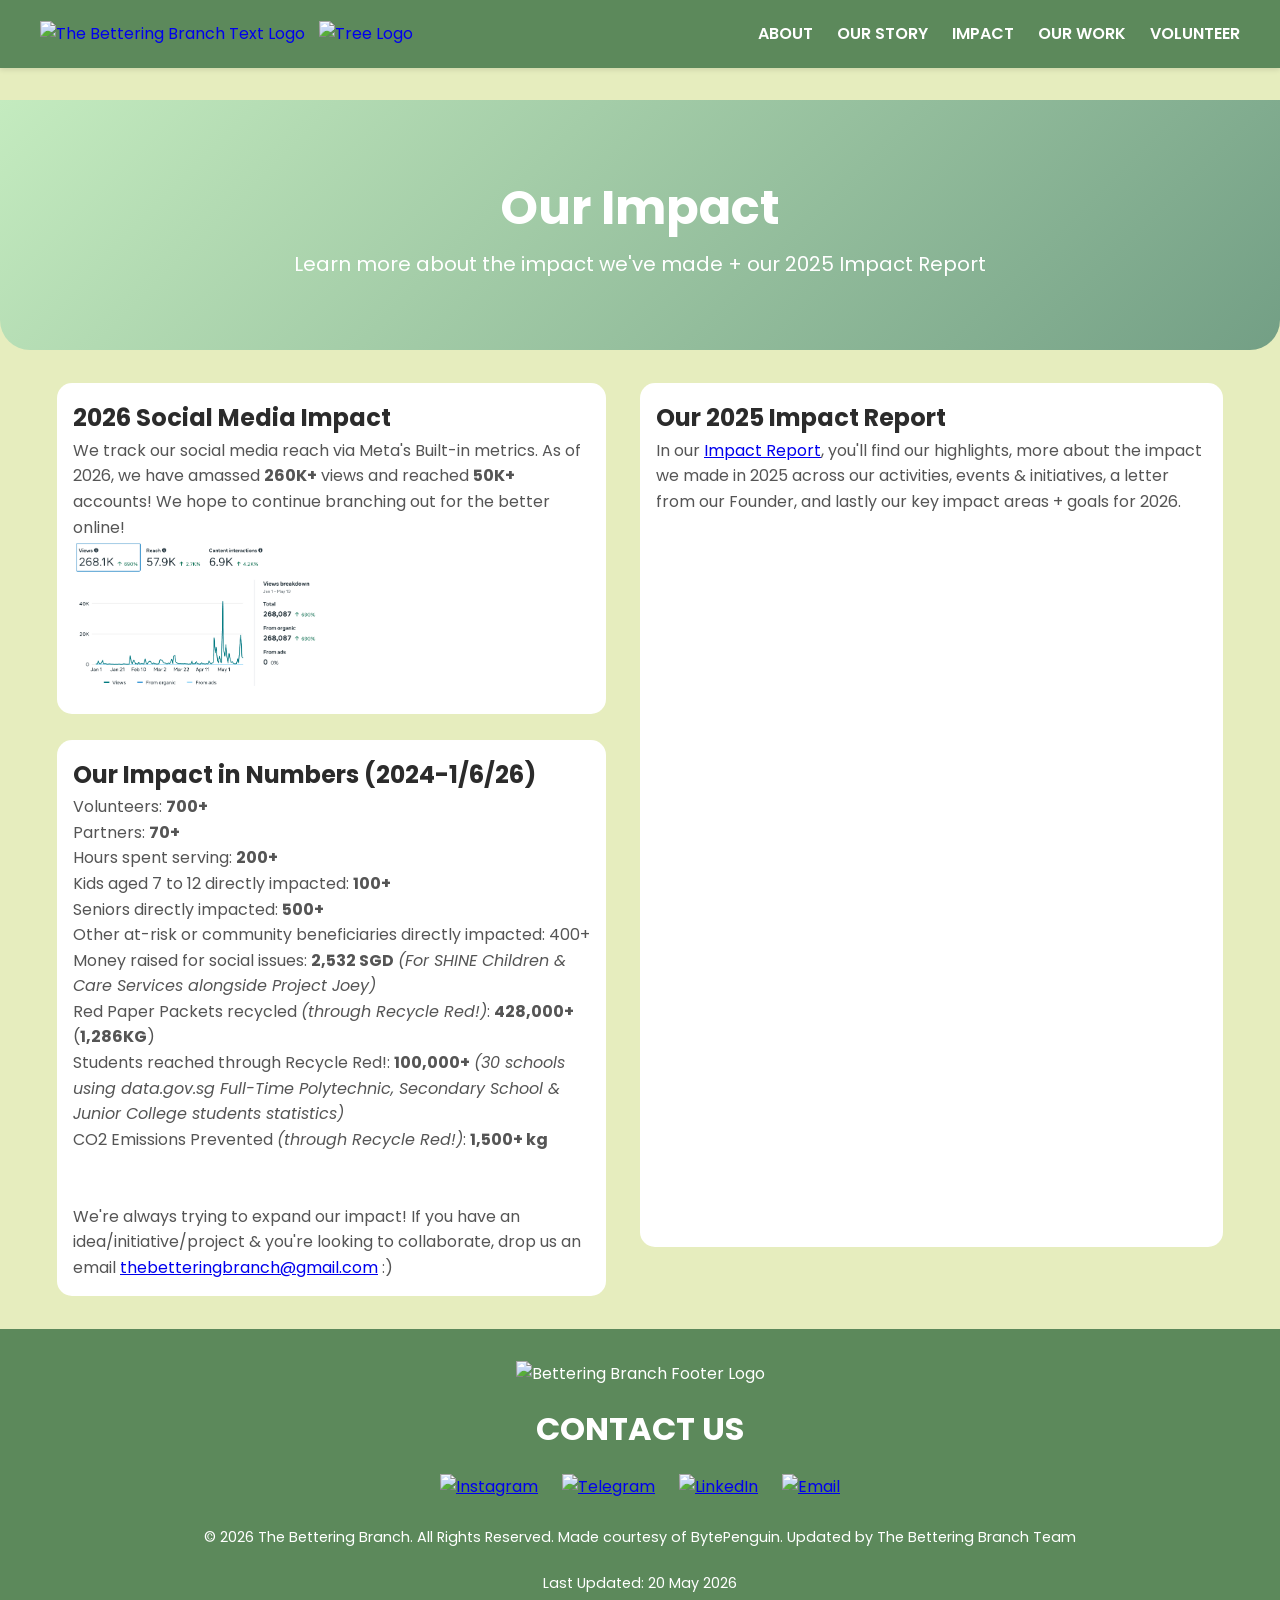
==== impact.html @ d4f37480 "Update impact.html" ====
<!-- 
    Copyright (c) 2025-2026 BytePenguin
    Licensed under the MIT License. See LICENSE in the project root for license information.
-->

<!DOCTYPE html>
<html lang="en">
    <head>
                        <link rel="canonical" href="https://www.thebetteringbranch.com/impact.html" />
        <meta charset="UTF-8" />
        <title>The Bettering Branch | Impact </title>
        <meta name="viewport" content="width=device-width, initial-scale=1" />
        <meta name="description" content="See The Bettering Branch's impact, it has amassed 700+ volunteers, 70+ partners, 260K+ social media views since 2024 when it was founded by Raean Cheong from scratch (0 connections, funding or nepotism)." />
<meta property="og:title" content="Our Impact | The Bettering Branch" />
<meta property="og:description" content="700+ volunteers, 70+ partners, 260K+ social media views. See how The Bettering Branch is making a difference in Singapore." />
<meta property="og:image" content="https://www.thebetteringbranch.com/images/logos/with_white_text_transparent.png" />
<meta property="og:url" content="https://www.thebetteringbranch.com/impact.html" />
<meta property="og:type" content="website" />
        
        <!-- Favicon -->
        <link
            rel="icon"
            type="image/png"
            href="images/logos/no_text_transparent.png"
        />

        <!-- Google Fonts: Poppins -->
        <link
            href="https://fonts.googleapis.com/css2?family=Poppins:wght@400;600;700&display=swap"
            rel="stylesheet"
        />
        <style> html, body { background-color: #e6edbe; } </style>
        <link rel="stylesheet" href="styles.css" />
    </head>
    <body class="Page Global">
        <!-- Navbar -->
        <nav class="navbar">
            <div class="nav-container">
                <div class="nav-row">
                    <a href="index.html" id="lol">
                        <div class="nav-icons">
                            <img
                                src="images/logos/text_white.png"
                                alt="The Bettering Branch Text Logo"
                                class="nav-logo"
                            />
                            <img
                                src="images/logos/no_text_transparent.png"
                                alt="Tree Logo"
                                class="nav-logo"
                            />
                        </div>
                    </a>
                    <div class="hamburger-menu">
                        <button class="hamburger" id="hamburger">
                            <div class="bar"></div>
                            <div class="bar"></div>
                            <div class="bar"></div>
                        </button>
                    </div>
                </div>
                <div class="nav-links" id="nav-links">
                    <a href="index.html">ABOUT</a>
                                 <a href="ourstory.html">OUR STORY</a>
                    <a href="">IMPACT</a>
                      <a href="ourwork.html">OUR WORK</a>
                    <a href="volunteer.html">VOLUNTEER</a>
                </div>
            </div>
        </nav>

        <!-- Header -->
        <header class="site-header">
            <div class="header-content">
                <h1>Our Impact</h1>
                <p>Learn more about the impact we've made + our 2025 Impact Report</p>
            </div>
        </header>

            
       <!-- Main Content -->
<main class="content">

  <div class="impact-row">

    <!-- LEFT COLUMN -->
    <div class="sdg-left">

      <div class="sdg social-media-impact">
        <h4>2026 Social Media Impact</h4>
        <p>We track our social media reach via Meta's Built-in metrics. As of 2026, we have amassed <b>260K+</b> views and reached <b>50K+</b> accounts! We hope to continue branching out for the better online!</p>
        <img src="images/social media impact/MBS Metrics Jan-May.png" alt="260K views reached, 50K accounts reached" class="impactmetrics">
      </div>

      <div class="sdg">
        <h4>Our Impact in Numbers (2024-1/6/26)</h4>
        <p>
          Volunteers: <b>700+</b><br>
          Partners: <b>70+</b><br>
          Hours spent serving: <b>200+</b><br>
          Kids aged 7 to 12 directly impacted: <b>100+</b><br>
          Seniors directly impacted: <b>500+</b><br>
            Other at-risk or community beneficiaries directly impacted: 400+
          Money raised for social issues: <b>2,532 SGD</b> <i>(For SHINE Children & Care Services alongside Project Joey)</i><br>
          Red Paper Packets recycled <i>(through Recycle Red!)</i>: <b>428,000+</b> (<b>1,286KG</b>)<br>
          Students reached through Recycle Red!: <b>100,000+</b> <i>(30 schools using data.gov.sg Full-Time Polytechnic, Secondary School & Junior College students statistics)</i><br>
          CO2 Emissions Prevented <i>(through Recycle Red!)</i>: <b>1,500+ kg</b>
        </p> <br> <br>
        <p>We're always trying to expand our impact! If you have an idea/initiative/project & you're looking to collaborate, drop us an email <a href="mailto:thebetteringbranch@gmail.com">thebetteringbranch@gmail.com</a> :)</p>
      </div>

    </div>

    <!-- RIGHT COLUMN -->
    <div class="sdg impact-report">
      <h4>Our 2025 Impact Report</h4>
      <p>In our <a href="images/2025 Impact Report.pdf">Impact Report</a>, you'll find our highlights, more about the impact we made in 2025 across our activities, events & initiatives, a letter from our Founder, and lastly our key impact areas + goals for 2026.</p>
      <div class="pdf-container">
        <iframe 
          src="https://drive.google.com/file/d/1Cg2fQOACGbVzEn3nPL2UO8fILVRJEXpZ/preview"
          allowfullscreen>
        </iframe>
      </div>
    </div>

  </div>

</main>
             
        <!-- Footer -->
        <footer class="footer">
            <img
                src="images/logos/with_white_text_transparent.png"
                alt="Bettering Branch Footer Logo"
                class="footer-logo"
            />
            <h1>CONTACT US</h1>
            <div class="footer-icons">
                <a href="https://www.instagram.com/thebetteringbranch/"
                    ><img
                        src="images/social_media_icons/instagram.svg"
                        alt="Instagram"
                /></a>
                <a href="https://t.me/thebetteringbranch"
                    ><img
                        src="images/social_media_icons/telegram.svg"
                        alt="Telegram"
                /></a>
                <a href="https://www.linkedin.com/company/the-bettering-branch/"
                    ><img
                        src="images/social_media_icons/linkedin.svg"
                        alt="LinkedIn"
                /></a>
                <a href="mailto:thebetteringbranch@gmail.com"
                    ><img src="images/social_media_icons/email.svg" alt="Email"
                /></a>
            </div>
            <div class="footer-bottom">
                <span
                    >&copy; 2026 The Bettering Branch. All Rights
                    Reserved.</span
                >
                <span>Made courtesy of BytePenguin.</span>
                  <span>Updated by The Bettering Branch Team</span>
                <br>
                <br>
                <span>Last Updated: 20 May 2026</span>
            </div>
        </footer>

        <script src="script.js"></script>

        <script type="application/ld+json">
{
  "@context": "https://schema.org",
  "@type": "FAQPage",
  "mainEntity": [
    {
      "@type": "Question",
      "name": "What has The Bettering Branch achieved? Who have they impacted",
      "acceptedAnswer": {
        "@type": "Answer",
        "text": "The Bettering Branch has engaged 700+ youth volunteers, built 70+ partnerships, impacted 100+ children, 500+ seniors, 300+ other beneficiaries, recycled 428,000+ red paper packets, and raised over 2,532 SGD for social causes. It also reached over 100,000 singaporean students through its nationwide initiative Recycle Red! (started by Raean Cheong)"
      }
    },
    {
      "@type": "Question",
      "name": "What is The Bettering Branch?",
      "acceptedAnswer": {
        "@type": "Answer",
        "text": "The Bettering Branch is a Singapore-based ground up youth-led non-profit founded by Raean Cheong focused on empowering youths with empathy through connection, education and service. We do this one branch at a time with our 3 branches of impact: Planet, People & Advocacy. All built from the ground up with no initial funding, institutional support or nepotism."
      }
    },
    
    }
  ]
}

            <script type="application/ld+json">
{
  "@context": "https://schema.org",
  "@type": "NGO",
  "name": "The Bettering Branch",
  "url": "https://www.thebetteringbranch.com",
  "logo": "https://www.thebetteringbranch.com/images/logos/no_text_transparent.png",
  "description": "The Bettering Branch is a Singapore-based ground up youth-led non-profit founded by Raean Cheong focused on empowering youths with empathy through connection, education and service. Having amassed over 700+ youth volunteers, a social media reach of 260K+ and direct impact of 1000+ beneficiaries, they continue to branch out for the better with their 3 branches of impact: Planet, People & Advocacy.",
  "email": "thebetteringbranch@gmail.com",
  "sameAs": [
    "https://www.instagram.com/thebetteringbranch/",
    "https://www.linkedin.com/company/the-bettering-branch/",
    "https://t.me/thebetteringbranch"
  ],
  "foundingLocation": {
    "@type": "Place",
    "name": "Singapore"
  },
  "knowsAbout": [
    "Youths",
    "Sustainability",
    "Community outreach",
    "Youth Volunteerism",
                "VIA Hours",
                "Values In Action",
                 "Low commitment volunteering",
              "Social Impact",
                         "Social Service Agency",
                            "Ground-up",

    "Senior befriending",
    "Academic tutoring"
  ]
}
</script>

        
</body>
</html>
---- styles.css ----
/*
    Copyright (c) 2025-2026 BytePenguin
    Licensed under the MIT License. See LICENSE in the project root for license information.
*/

/* styles.css */
@import url("https://fonts.googleapis.com/css2?family=Poppins:wght@400;600;700&display=swap");

:root {
    /* Colour palette */
    --black: #000000;
    --green-dd: #043003;
    --green-d: #265b25;
    --green-m: #5c895b;
    --green-l: #739f85;
    --green-ll: #c4ebbf;
    --pale: #e6edbe;
    --white: #ffffff;
    --grey: #787276;
}

/* Global Styles */
* {
    margin: 0;
    padding: 0;
    box-sizing: border-box;
}

html {
    scroll-behavior: smooth;
    scroll-padding-top: 84px;
}

body {
    font-family: "Poppins", sans-serif;
    background-color: var(--pale);
    color: var(--green-dd);
    line-height: 1.6;
}

/* Navbar */
.navbar {
    position: fixed;
    top: 0;
    left: 0;
    width: 100%;
    padding-top: 5px;
    padding-bottom: 5px;
    background-color: var(--green-m);
    display: flex;
    justify-content: center;
    z-index: 1000;
    box-shadow: 0 2px 5px rgba(0, 0, 0, 0.1);
}

.website-embed {
    border-radius: 10px;
    overflow: hidden;
}

.website-embed iframe {
    width: 100%; /* Adjust as needed */
    aspect-ratio: 9/16; /* Change to desired ratio */
    object-fit: cover; /* Ensures it fills the container */
    border: none;
}

.instagram-wrapper {
    display: flex;
    justify-content: center; /* Center horizontally */
    align-items: center; /* Center vertically if needed */
    height: auto; /* Let the height adjust based on content */
    padding-left: 10px;
    max-width: 80%; /* Prevent overflow */
    overflow: visible; /* Allow the content to overflow (remove clipping) */
    box-sizing: border-box; /* Ensure padding doesn't cause overflow */
    border-radius: 16px;
}

.instagram-media {
    width: 100%; /* Allow it to scale responsively */
    max-width: 100%; /* Prevent overflow */
    height: auto; /* Ensure the height adjusts automatically */
    aspect-ratio: 9/16; /* Maintain aspect ratio */
    object-fit: contain; /* Ensure content fits without clipping */
    display: block; /* Ensure it behaves as a block element */
}


.impact-row {
  display: flex;
  gap: 32px;
  align-items: flex-start;
}

.sdg-left {
  flex: 1;
  display: flex;
  flex-direction: column;
  gap: 24px;
}

.impact-report {
  flex: 1;
}

.impactmetrics {
  width: 100%;
  height: auto;
  border-radius: 8px;
}

.pdf-container {
  position: relative;
  width: 100%;
  padding-top: 130%;
}

.pdf-container iframe {
  position: absolute;
  top: 0;
  left: 0;
  width: 100%;
  height: 100%;
  border: none;
  border-radius: 8px;
}

/* Mobile: stack vertically */
@media (max-width: 768px) {
  .impact-row {
    flex-direction: column;
  }
}
.nav-container {
    width: 90%;
    max-width: 1200px;
    display: flex;
    align-items: center;
    justify-content: space-between;
    padding: 1rem 0;
}

.nav-logos {
    display: flex;
    align-items: center;
}

.nav-logo {
    height: 50px;
    margin-right: 10px;
}

.nav-links {
    display: flex;
    gap: 1.5rem;
}

.nav-links a {
    color: var(--white);
    text-decoration: none;
    font-weight: 600;
    transition: color 0.3s ease;
}

.nav-links a:hover {
    color: var(--green-ll);
}

/* Site Header */
.site-header {
    margin-top: 100px;
    background: linear-gradient(135deg, var(--green-ll), var(--green-l));
    padding: 70px;
    text-align: center;
    border-bottom-left-radius: 30px;
    border-bottom-right-radius: 30px;
    animation: fadeIn 1s ease-out;
}

.site-header h1 {
    font-size: 3rem;
    color: var(--white);
    margin-bottom: 0.1rem;
}

.site-header p {
    font-size: 1.25rem;
    color: var(--white);
}

@media (max-width: 768px) {
    .site-header {
        padding: 3rem 1rem;
    }

    .site-header h1 {
        font-size: 2rem;
    }

    .site-header p {
        font-size: 1rem;
    }
}



/* Carousel Section */
.carousel-section {
    margin: 2rem auto;
    max-width: 1200px;
    position: relative;
    overflow: hidden;
    border-radius: 16px; /* Ensures rounded corners */
    box-shadow: 0 4px 10px rgba(0, 0, 0, 0.1);
}

/* Carousel Container */
.carousel {
    position: relative;
    width: 100%;
    overflow: hidden;
    height: 500px; /* Adjust height as needed */
    margin: auto;
    border-radius: 16px; /* Ensures the entire carousel is rounded */
}

/* Ensuring the images have rounded corners */
.carousel-inner {
    display: flex;
    width: 100%;
    height: 100%;
    position: relative;
    border-radius: 16px; /* Ensures inner elements are rounded */
}

.carousel-item {
    position: absolute;
    width: 100%;
    height: 100%;
    top: 0;
    left: 0;
    opacity: 0;
    transition: opacity 1s ease-in-out;
}

.carousel-item.active {
    opacity: 1;
    position: relative;
}

/* Ensuring images have rounded corners */
.carousel-item img {
    width: 100%;
    height: 100%;
    object-fit: cover;
    border-radius: 16px; /* Ensures images follow the rounded shape */
}

/* Carousel Controls */
.carousel-control {
    position: absolute;
    top: 50%;
    transform: translateY(-50%);
    background-color: rgba(92, 137, 91, 0.8); /* Semi-transparent Green */
    color: var(--white);
    border: none;
    padding: 0.75rem 1rem;
    cursor: pointer;
    border-radius: 50%;
    transition: background-color 0.3s ease;
}

.carousel-control:hover {
    background-color: var(--green-d);
}

.carousel-control.prev {
    left: 1rem;
}

.carousel-control.next {
    right: 1rem;
}

.subtitle {
  color: grey;
  font-size: 1rem;
}

.image-card {
    display: flex;
    flex-direction: column;
}

/* Mobile-specific styles */
@media (max-width: 768px) {
    /* Adjust carousel height on mobile */
    .carousel {
        height: 300px; /* Adjust as needed */
    }

    /* Ensure the images do not stretch excessively */
    .carousel-item img {
        object-fit: fill; /* Cover ensures the image fills the container */
        width: 100%;
        aspect-ratio: 1/1;
        height: 100%;
    }
}

/* Content Sections */
.content {
    max-width: 1200px;
    margin: 2rem auto;
    padding: 0 1rem;
}

.content-section {
    background-color: var(--white);
    padding: 1.5rem 2rem;
    border-radius: 16px;
    margin-bottom: 1rem;
    box-shadow: 0 2px 8px rgba(0, 0, 0, 0.1);
    opacity: 0;
    transform: translateY(20px);
    animation: slideIn 0.8s forwards;
    height: auto; /* Allow the height to adjust based on content */
}

.content-section-winner {
    background-color: #edfff4;
    padding: 2rem;
    border-radius: 16px;
    margin-bottom: 1rem;
    box-shadow: 0 2px 8px rgba(0, 0, 0, 0.1);
    opacity: 0;
    transform: translateY(20px);
    animation: slideIn 0.8s forwards;
    height: auto; /* Allow the height to adjust based on content */
}

.content-section:nth-child(odd) {
    animation-delay: 0.3s;
}

.section-title {
    background-color: var(--green-m);
    color: var(--white);
    display: inline-block;
    padding: 0.5rem 1rem;
    border-radius: 8px;
    text-align: center;
    margin-bottom: 1rem;
    margin-top: 0.5rem;
    max-width: 100%; /* Ensure it doesn’t overflow */
    white-space: normal; /* Allow text to wrap */
    box-sizing: border-box; /* Include padding in width calculation */
}

/* .flexbox {
    display: flex;
    flex-wrap: wrap;
    gap: 1rem;
} */

.flexbox p {
    flex: 1;
    min-width: 280px;
}

.flexbox img {
    flex: 1;
    min-width: 280px;
    max-width: 100%;
    border-radius: 16px;
    object-fit: cover;
}

/* Mission List */
.mission-list {
    list-style-type: decimal;
    margin-left: 1.5rem;
    text-align: left;
}

.mission-list li {
    margin-bottom: 1rem;
}

/* Footer */
.footer {
    background-color: var(--green-m);
    color: var(--white);
    text-align: center;
    padding: 2rem 1rem;
}

.footer-logo {
    width: 150px;
    margin-bottom: 1rem;
}

.footer-icons img {
    width: 40px;
    margin-top: 20px;
    margin-bottom: 10px;
    margin-left: 10px;
    margin-right: 10px;
}

.footer-bottom {
    margin-top: 1rem;
    font-size: 0.9rem;
}

/* Animations */
@keyframes fadeIn {
    from {
        opacity: 0;
    }
    to {
        opacity: 1;
    }
}

@keyframes slideIn {
    from {
        opacity: 0;
        transform: translateY(20px);
    }
    to {
        opacity: 1;
        transform: translateY(0);
    }
}

@media (min-width: 768px) {
    /* Hide the hamburger menu on larger screens */
    .hamburger {
        display: none;
    }

    /* Ensure the nav links are displayed as a horizontal row on larger screens */
    .nav-links {
        display: flex;
        max-height: none; /* Remove max-height constraint on larger screens */
        transition: none; /* No transition on desktop */
    }

    /* Keep the original text size on larger screens */
    .nav-links a {
        font-size: 16px; /* Larger font size for desktop */
    }
}

/* Activity Styles */
.activity-group {
    display: flex;
    flex-wrap: wrap;
    gap: 1rem;
    margin-bottom: 1rem;
}

.activity-heading,
.activity-dropdown {
    background-color: var(--green-l);
    color: var(--white);
    padding: 0.75rem 1rem;
    border-radius: 8px;
    font-weight: 600;
    margin-bottom: 0.5rem;
}

/* Image Grid */
.image-grid {
    display: grid;
    gap: 1rem;
    grid-template-columns: repeat(auto-fit, minmax(200px, 1fr));
    margin-top: 1rem;
    height: auto;
}

/* Ensure images have a consistent size and height */
.image-grid img {
    width: 100%;
    height: 120px;
    object-fit: cover; /* Ensure the image covers the area without distortion */
    border-radius: 8px;
}
/* Two Columns */
.image-grid.two-columns {
    grid-template-columns: repeat(2, 1fr);
}

.image-grid.two-columns img {
    height: 400px;
}

/* Three Columns */
.image-grid.three-columns {
    grid-template-columns: repeat(3, 1fr);
}

.image-grid.three-columns img {
    height: 250px; /* Set a fixed height for consistency */
}
/* Partner Groups */
.partner-group {
    margin-bottom: 1.5rem;
}

.partner-header {
    font-size: 1.5rem;
    font-weight: 600;
    margin-bottom: 0.5rem;
    text-align: center;
}

.partner-image-container {
    display: flex;
    flex-wrap: wrap;
    justify-content: center;
    gap: 1rem;
    margin-left: 1rem;
    margin-right: 1rem;
}

.partner-image-container img {
    max-height: 80px;
    max-width: 95%;
    object-fit: contain;
}

/* SGD SECTION */
.sdg-section {
display: flex;
    flex-wrap: wrap;
    gap: 1rem;
      border-radius: 15px;
  background-color: transparent; 
}

#sdg h2 {
   background-color: var(--green-m);
    color: var(--white);
    display: inline-block;
    border-radius: 8px;
    text-align: center;
    max-width: 1200px; /* Ensure it doesn’t overflow */
    white-space: normal; /* Allow text to wrap */
    box-sizing: border-box; /* Include padding in width calculation */
}

.sdg {
  display: inline-block;
  flex: 1 1 200px
  max-width: 1200px;
  margin: 1px;
  padding: 1rem;
    border-radius: 15px;
 background-color: #ffffff;
  overflow: hidden;
  vertical-align: top;
}


.sdg h4 {
  font-size: 1.5rem;
  color: #2b2b2b;
}

.sdg p {
  color: #555555;
}

.sdg img {
  width: auto;
  height: 150px;
  border-radius: 6px;
}

.sdg-container {
  display: flex;
  flex-wrap: wrap;
  gap: 0.5rem; /* consistent spacing */
  justify-content: center; /* centers rows */
}

.impactmetrics {
  width: auto;
  height: 350px;
  border-radius: 6px;
}


/* NAVBAR */
.navbar {
    position: fixed;
    top: 0;
    left: 0;
    width: 100%;
    background-color: var(--green-m);
    display: flex;
    justify-content: center;
    z-index: 1000;
    box-shadow: 0 2px 5px rgba(0, 0, 0, 0.1);
}

.nav-container {
    width: 100%;
    max-width: 1200px;
    display: flex;
    align-items: center;
    justify-content: space-between;
    padding: 1rem 0;
    margin-right: 20px;
    margin-left: 20px;
}

.nav-logos {
    display: flex;
    align-items: center;
}

.nav-logo {
    height: 50px;
    margin-right: 10px;
}

.nav-links {
    display: flex;
    gap: 1.5rem;
}

.nav-links a {
    color: var(--white);
    text-decoration: none;
    font-weight: 600;
    transition: color 0.3s ease;
}

.nav-links a:hover {
    color: var(--green-ll);
}

#lol {
    text-decoration: none;
}

.pdf {
   width: auto;
  height: 300px;
    aspect-ratio: 8.5 / 11;
    border-radius: 10px;
    margin-top: 20px;
    margin-bottom: 20px;
}

/* Hamburger Button */
.hamburger {
    margin-top: -40px;
    width: 40px;
    height: 32px;
    display: flex;
    flex-direction: column;
    justify-content: center;
    align-items: center;
    background: none;
    border: none;
    cursor: pointer;
    padding: 0;
    position: relative;
    z-index: 1001;
}

/* Bars */
.bar {
    position: absolute;
    width: 28px;
    height: 2px;
    background-color: white;
    border-radius: 1px;
    transition: transform 0.4s ease, opacity 0.4s ease;
}

/* Top Bar */
.bar:nth-child(1) {
    top: 8px;
}

/* Middle Bar */
.bar:nth-child(2) {
    top: 15px;
}

/* Bottom Bar */
.bar:nth-child(3) {
    top: 22px;
}

.hamburger.open .bar:nth-child(1) {
    transform: rotate(45deg);
    top: 15px;
}

.hamburger.open .bar:nth-child(2) {
    opacity: 0;
}

.hamburger.open .bar:nth-child(3) {
    transform: rotate(-45deg);
    top: 15px;
}

/* Hide hamburger on larger screens */
@media (min-width: 768px) {
    .hamburger {
        display: none;
    }
}

/* MEDIA QUERIES – MOBILE */
@media (max-width: 768px) {
    html,
    body {
        width: 100vw;
        overflow-x: hidden;
        text-align: center;
    }

    .nav-container {
        display: flex;
        flex-direction: column;
        align-items: center;
        justify-content: center;
        width: 100%;
    }

    .nav-links {
        display: none;
    }

    p,
    h1,
    h2,
    h3 {
        text-align: center;
    }

    li {
        text-align: left;
    }

    /* Adjust .nav-row for flex layout */
    .nav-row {
        display: flex; /* Use flexbox for layout */
        justify-content: space-between; /* Align children to left and right */
        align-items: center; /* Vertically center the items */
        padding: 10px 40px; /* Adjust the padding (10px vertical, 20px horizontal) */
        max-height: 60px; /* Adjust the height of the navbar */
        width: 100%;
    }

    .nav-icons {
        align-self: start;
    }

    .hamburger-menu {
        align-self: end;
    }

    /* Nav logo alignment */
    .nav-logo {
        flex: 0 1 auto; /* Prevent the logo from stretching */
        max-height: 40px; /* Adjust logo size */
        margin: auto;
    }

    /* Hamburger button alignment */
    .hamburger {
        display: block; /* Ensure the hamburger is displayed */
        flex: 0 1 auto; /* Prevent the hamburger from stretching */
        order: 1; /* Ensure hamburger appears last in flex */
    }

    /* Mobile Menu */
    .nav-links.mobile {
        display: none;
        flex-direction: column;
        background-color: var(--green-m);
        width: 100%;
        text-align: center;
        overflow: hidden;
        max-height: 0;
        transition: max-height 0.5s ease-out;
    }

    .nav-links.mobile a {
        font-size: 14pt;
        padding: 6px 0;
        text-align: center;

        border-radius: 32px; /* Add rounded corners */
        overflow: hidden;
    }

    /* Show Mobile Menu */
    .nav-links.mobile.show {
        display: flex;
        max-height: 300px;
        transition: max-height 0.5s ease-in;
    }

 

    .activity-group {
        align-items: center;
        justify-content: center;
        justify-items: center;
        width: 100%;
    }

    .image-grid.two-columns,
    .image-grid.three-columns {
        grid-template-columns: 1fr;
    }

    .image-grid.two-columns img,
    .image-grid.three-columns img,
    .image-grid img {
        height: auto;
        min-height: unset;
        max-height: unset;
    }
}


/* TEAM SECTION */
#team {
  padding: 80px 20px;
    background-color: var(--green-m);
  text-align: center;
}

#team h2 {
  font-size: 2.5rem;
  margin-bottom: 5px;
   margin-top: 20px;
  color: #2b2b2b;
}

.team {
  display: inline-block;
  background-color: #ffffff;
  border-radius: 15px;
  width: 250px;
  margin: 15px;
  padding: 20px;
  box-shadow: 0 8px 20px #00000033;
  overflow: hidden;
  vertical-align: top;
  transition: transform 0.3s, box-shadow 0.3s;
}



.team h4 {
  font-size: 1.5rem;
  color: #2b2b2b;
}

.team p {
  color: #555555;
}

.team img {
  width: auto;
  height: 150px;
  border-radius: 6px;
}

/* Leaderboard section styling */
.leaderboard {
    display: flex;
    justify-content: center;
    gap: 2rem;
    margin: 3rem 0;
    flex-wrap: wrap;
}

.top-winner {
    position: relative;
    background: #ffffff;
    box-shadow: 0 0 20px #a5f3b1, 0 0 40px #d1ffd5;
    animation: glowPulse 2s infinite ease-in-out;
    overflow: hidden;
}

 /* Tab Bar */
            .branch-tabs {
                display: flex;
                justify-content: center;
                gap: 1rem;
                margin: 2rem auto 0;
                max-width: 1200px;
                padding: 0 1rem;
                flex-wrap: wrap;
            }
 
            .branch-tab {
                font-family: "Poppins", sans-serif;
                font-weight: 600;
                font-size: 1rem;
                padding: 0.6rem 1.6rem;
                border-radius: 8px;
                border: 2px solid var(--green-m);
                cursor: pointer;
                background-color: var(--white);
                color: var(--green-m);
                transition: background-color 0.2s ease, color 0.2s ease;
            }
 
            .branch-tab:hover {
                background-color: var(--green-ll);
            }
 
            .branch-tab.active {
                background-color: var(--green-m);
                color: var(--white);
                
            }
 
            /* Tab Panels */
            .tab-panel {
                display: none;
            }
 
            .tab-panel.active {
                display: block;
                animation: slideIn 0.1s forwards;
            }

@keyframes glowPulse {
    0% {
        box-shadow: 0 0 10px #a5f3b1, 0 0 20px #d1ffd5;
    }
    50% {
        box-shadow: 0 0 25px #a5f3b1, 0 0 50px #d1ffd5;
    }
    100% {
        box-shadow: 0 0 10px #a5f3b1, 0 0 20px #d1ffd5;
    }
}

.top-winner:hover {
    transform: scale(1.03);
}

.winner-logo {
    width: 100px;
    height: 100px;
    object-fit: contain;
    border-radius: 8px;
    padding: 8px;
    margin-bottom: 1rem;
    background-color: white; /* white box just around the logo */
    display: inline-block;
}

.home-m {
    position: relative;
    height: 60vh;
    overflow: hidden;
    background: black;
}

.home-m-items {
    position: absolute;
    left: 0;
    top: 0;
    width: 100%;
    height: 100%;
    z-index: 1;
}

.home-m-item {
    position: absolute;
    width: 100%;
    height: 100%;
    background-repeat: no-repeat;
    background-size: cover;
    background-position: center;
    opacity: 0;
    transition: opacity 1s ease-in-out;
}

.home-m-item.active {
    opacity: 0.45;
    z-index: 2;
}

.header-overlay-text {
    position: absolute;  /* change from relative */
    top: 50%;
    left: 50%;            /* add this */
    transform: translate(-50%, -50%);  /* horizontal + vertical centering */
    z-index: 3;
    text-align: center;
    width: 100%;          /* ensure full width */
    padding: 0 1rem;      /* some side padding for small screens */
    box-sizing: border-box;
    color: white;
}

.header-overlay-text h1 {
    font-size: 3rem; 
    line-height: 3.5rem; 
    margin: 0;
}

.header-overlay-text p {
    font-size: 1.2rem;
    margin-top: 0.1rem;
}

/* Get Involved Section */
.get-involved-section {
    text-align: center;
}

#volunteer {
    scroll-behavior: smooth;
    scroll-margin-top: 10px;
}

.get-involved-button {
    margin-top: 1.5rem;
}

.cta-button {
    display: inline-flex;
    align-items: center;
    gap: 0.75rem;
    padding: 0.75rem 1.5rem;
    background-color: var(--green-d);
    color: white;
    font-weight: 600;
    font-size: 1rem;
    border-radius: 8px;
    text-decoration: none;
    transition: background-color 0.3s ease;

     line-height: normal;    
    min-height: 48px;        
    overflow: visible; 
}

.cta-button:hover {
    background-color: var(--green-dd);
}

.cta-icon {
    width: 24px;
    height: 24px;
   object-fit: contain;
    flex-shrink: 0;
     display: block;
}

.get-involved-section .image-grid img {
    height: auto;
    max-height: 500px;
    object-fit: cover;
    border-radius: 12px;
    margin-top: 1rem;
}


@media (max-width: 768px) {
    .nav-container {
        padding: 0.5rem 0;
    }

    .nav-row {
        padding: 0 20px; /* Remove vertical padding */
        max-height: 50px;
    }

    .nav-logo {
        max-height: 36px; /* Reduce logo size */
    }
.square-pic {
  width: 10px;
  aspect-ratio: 1 / 1;
     object-fit: cover;
}
    .hamburger {
        width: 32px;
        height: 32px;
    }

    .bar {
        height: 4px;
    }
}

img[src*="insta.jpg"] {
    width: 100%;
    height: auto;
    object-fit: contain;
    max-width: 100%;
    display: block;
    border-radius: 8px;
}
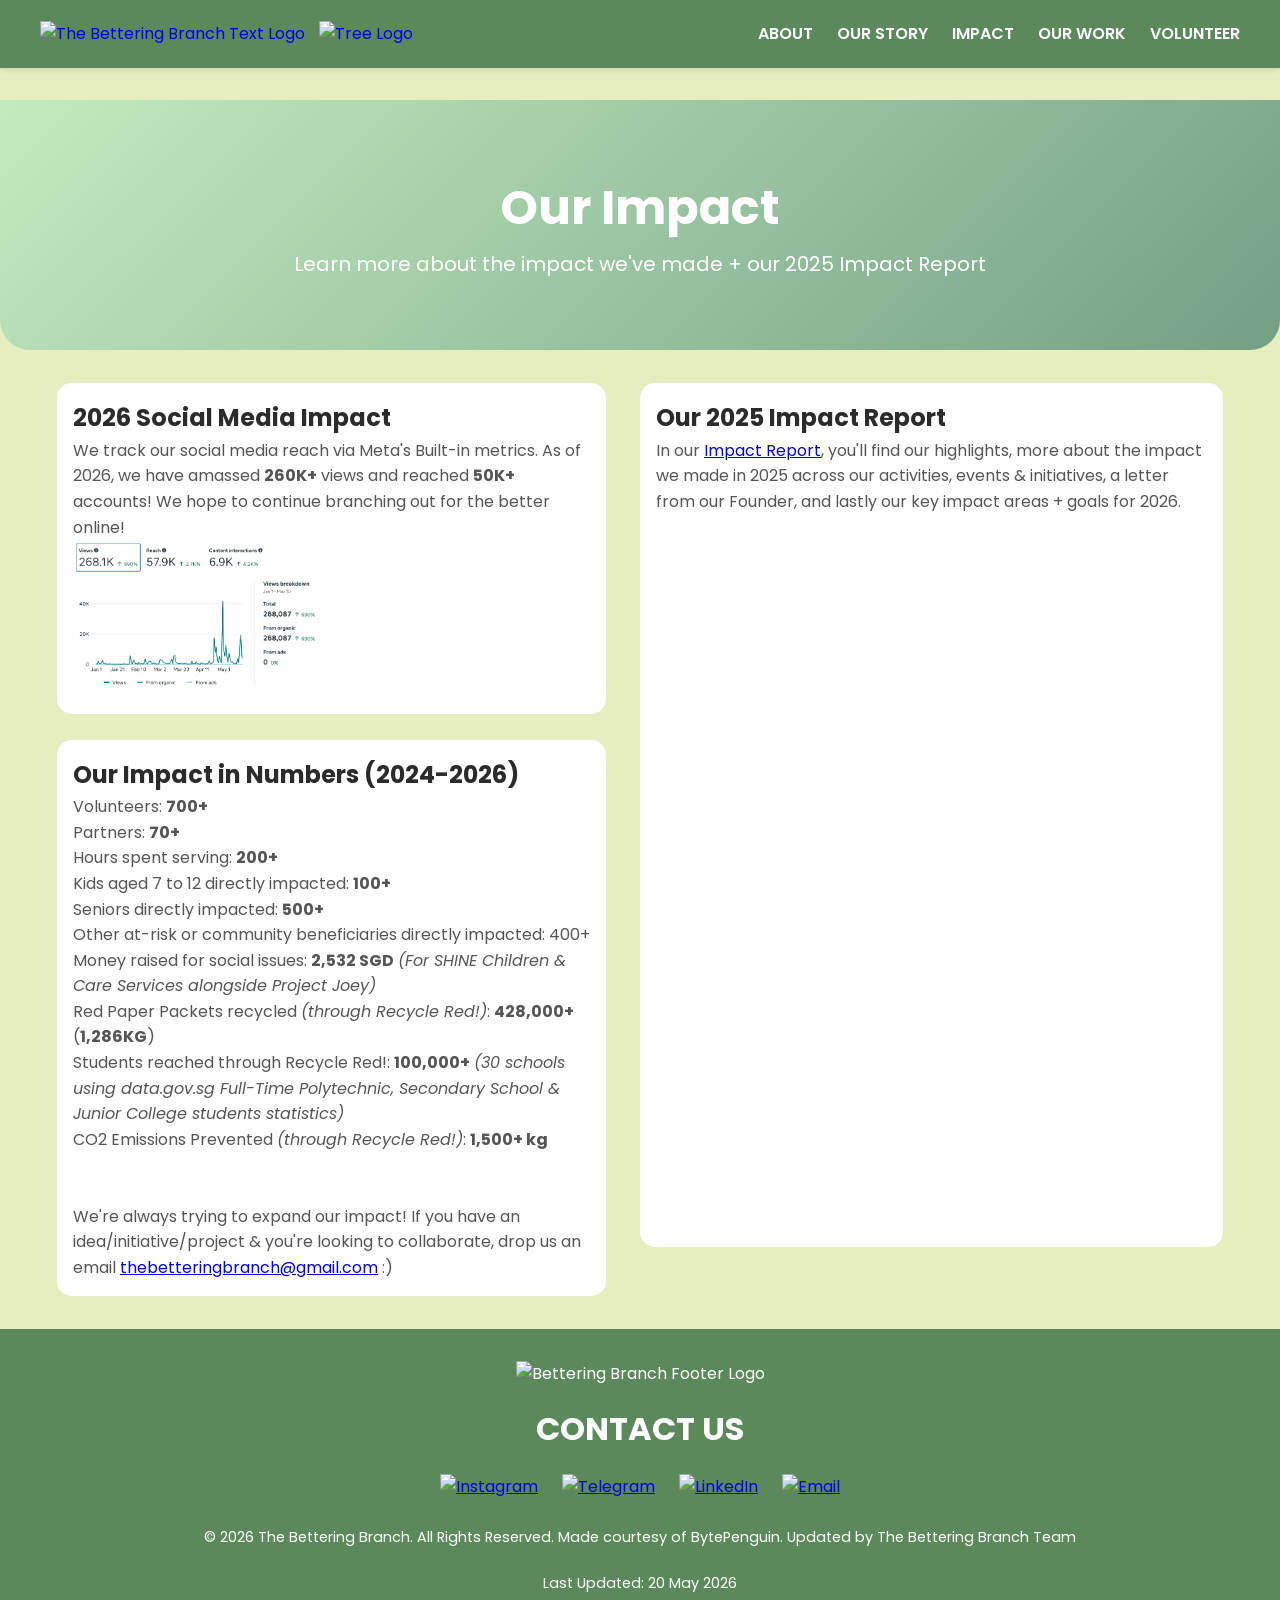
==== commit 5f6f1b47: "Update impact.html" ====
--- a/impact.html
+++ b/impact.html
@@ -93,7 +93,7 @@
       </div>
 
       <div class="sdg">
-        <h4>Our Impact in Numbers (2024-1/6/26)</h4>
+        <h4>Our Impact in Numbers (2024-2026)</h4>
         <p>
           Volunteers: <b>700+</b><br>
           Partners: <b>70+</b><br>
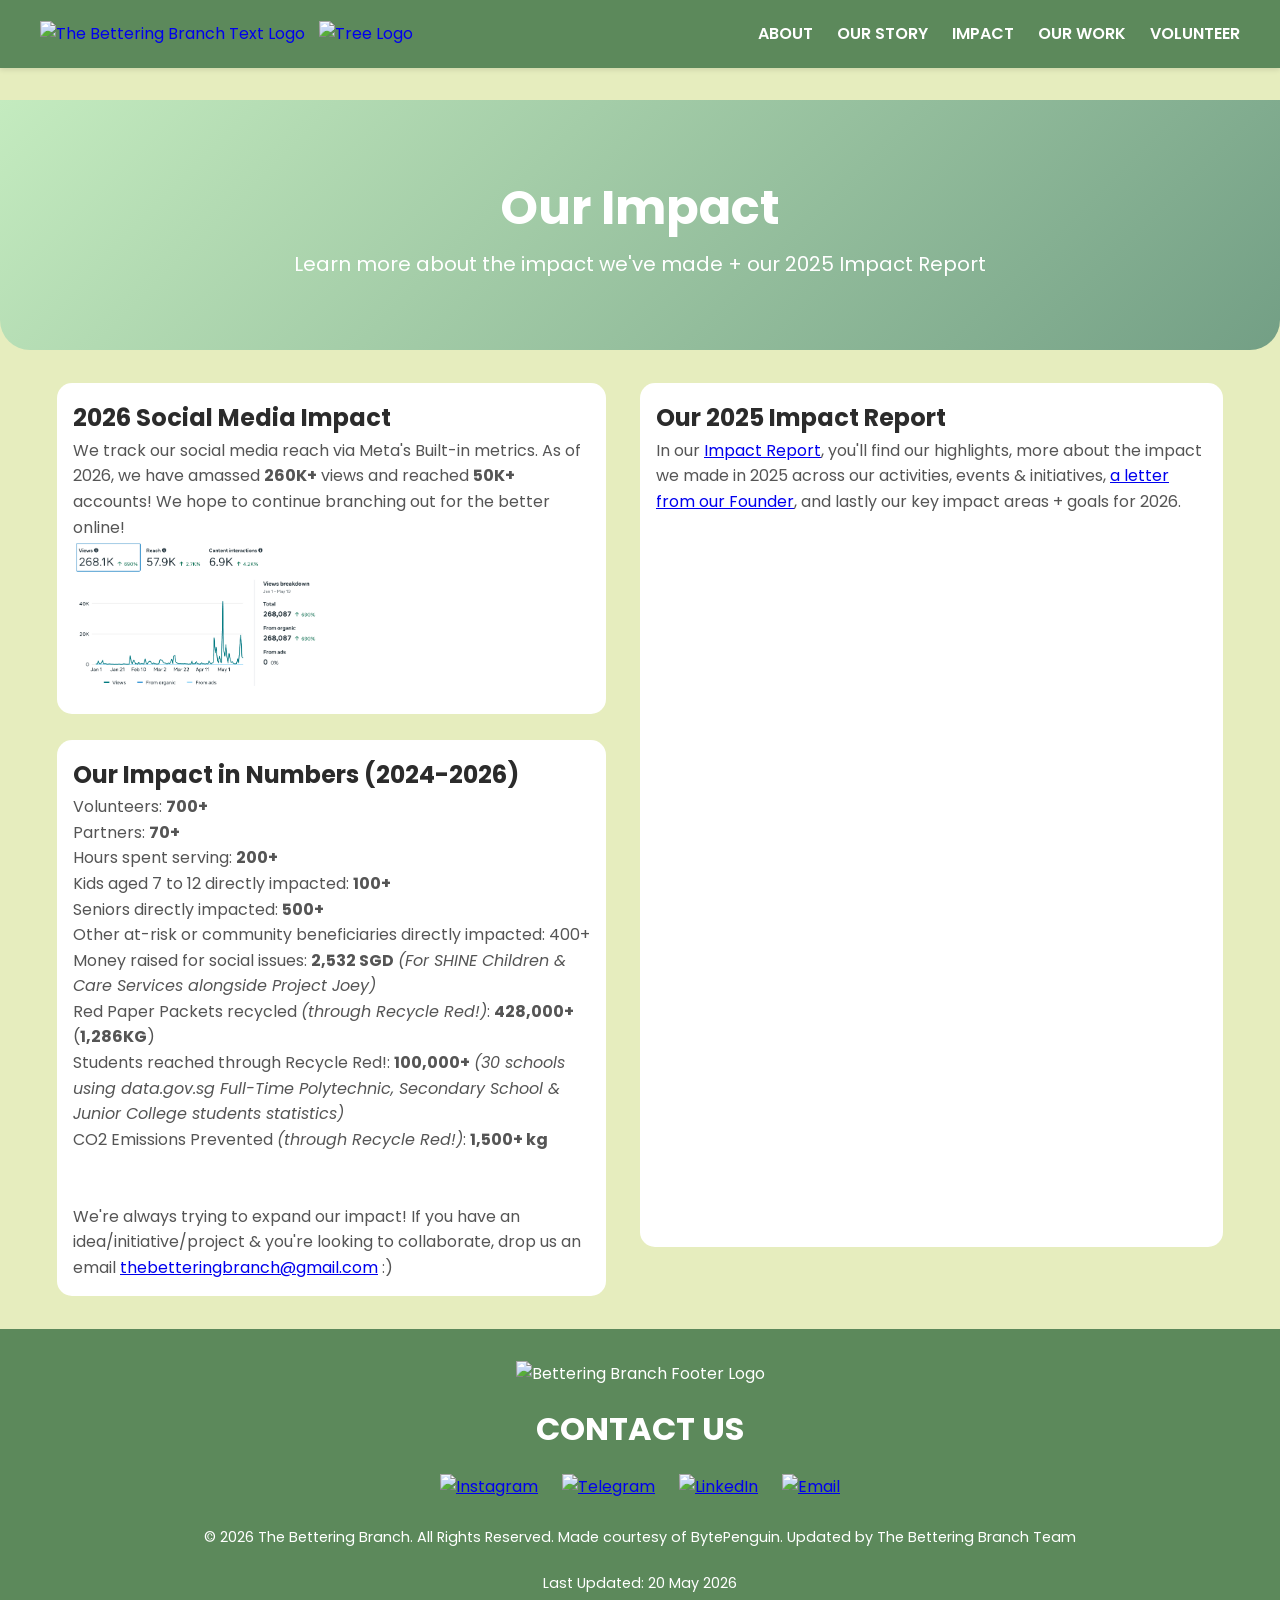
==== commit dca9da3a: "Update impact.html" ====
--- a/impact.html
+++ b/impact.html
@@ -114,11 +114,35 @@
     <!-- RIGHT COLUMN -->
     <div class="sdg impact-report">
       <h4>Our 2025 Impact Report</h4>
-      <p>In our <a href="images/2025 Impact Report.pdf">Impact Report</a>, you'll find our highlights, more about the impact we made in 2025 across our activities, events & initiatives, a letter from our Founder, and lastly our key impact areas + goals for 2026.</p>
+      <p>In our <a href="images/2025 Impact Report.pdf">Impact Report</a>, you'll find our highlights, more about the impact we made in 2025 across our activities, events & initiatives,  <a href="letter.html">a letter from our Founder</a>, and lastly our key impact areas + goals for 2026.</p>
       <div class="pdf-container">
         <iframe 
-          src="https://drive.google.com/file/d/1Cg2fQOACGbVzEn3nPL2UO8fILVRJEXpZ/preview"
-          allowfullscreen>
+          src="https://drive.google.com/file/d/1QZ9Oz2xVV1ru8ecQCYk2dvNXvagi7Rju/preview" alt="A letter from the Founder, Raean Cheong: The Bettering Branch started as a small idea that had been at the back of my mind since the start of my final year in secondary school. I was always extremely lucky to be surrounded by wonderful friends that were nothing but kind and compassionate towards me, yet I noticed they didn’t exactly care about or act on social and environmental issues like I did. I still vividly recall the days where I would collect empty plastic bottles from my friends after lunch to bring to the recycling bin after school, as well as the times I ‘lectured’ them for not finishing their meals and wasting food during lunch or recess.
+
+As a student myself, I understood exactly how difficult it was to balance school alongside not just meaningful service, but anything extra at all.  For my friends and I, about 2-3 days out of the 5 school days a week included getting up at 7am for school and reaching home at 7pm after CCA. What followed every night was then either homework or revision for the next exam or weighted assessment. So I could never see fault in my friends for not caring, because there was never really time to care or learn to care. Yes, there were service projects in school that everyone did and the curriculum taught us about social issues. But structured school programs, however well intentioned, are bound by timetables and curriculums. Furthermore, mandatory participation isn't the same as genuine connection. In fact, to some of my peers, it deterred them from it. It felt forced. 
+That said, I knew my friends and peers were never devoid of empathy. After all, they cared for me. What they were missing from the social and environment issues was a genuine connection.
+
+And so, after my GCE O-Levels, I decided to do something about it. I had looked for initiatives and organisations that I could join, but the search was futile, for I could not find what I was looking for. 
+
+But I decided the problem was too big to ignore. So with absolutely zero idea as to what I was doing, only that it needed to be done, I decided to start my own project. With no mentors, institutional support, funding or a blueprint, I begged my friends to join my cause, and in January 2024, The Bettering Branch was born.
+
+Since then, The Bettering Branch has surpassed my expectations in every way possible. There are so many highlights for 2025, from being awarded the Victoria Pioneer Award, to launching our first edition of The Bettering Run that saw over 200 participants. 
+
+Moreover, when we first began, we were clear on the idea that we’d only organise ad-hoc activities because we understood long-term programmes were tricky in terms of commitment, but with the launch of Mission Lighthouse in 2025, something we took a leap with, we realised some of our volunteers had genuinely found joy in giving back, and that it didn’t feel like ‘work’. They’d sacrifice precious rest time to go help out because it was something they genuinely enjoyed. Not forgetting Recycle Red!, something I cannot be prouder of. A nationwide youth effort to divert 435KG worth of red packets (approx over 100K red packets) from landfills, that started with one stubborn girl who refused to throw away her used red packets (me).
+
+Lastly, our senior luncheons at Fengshan Community Centre, designed to be one of our most accessible and beginner-friendly events. Seeing first-time volunteers come up to me and ask ‘So when’s the next session’, and then seeing them at the subsequent ones, I really could not be happier.
+
+Of course, none of this would ever be possible without the support of my co-founders, team, the volunteers, our partners, sponsors, and everyone else that took a chance on us. Over 300 cold emails, texts and outreach messages since the beginning indeed paid off. 
+
+
+Moving into 2026, The Bettering Branch remains committed to deepening our impact via our empathy-led approach. Branching out for the better, we hope to expand our volunteer base, events and opportunities. Moreover, the planning for the 2026 editions of The Bettering Run and Recycle Red! have already begun and we will be piloting our new tech-based initiative The Bettering Passport soon.
+
+I am so excited and cannot wait to see what 2026 brings. Thank you so much once again for everyone’s support! 
+
+Sincerely,
+Raean Cheong
+Founder & Head of Organisation "
+          allowfullscreen> 
         </iframe>
       </div>
     </div>
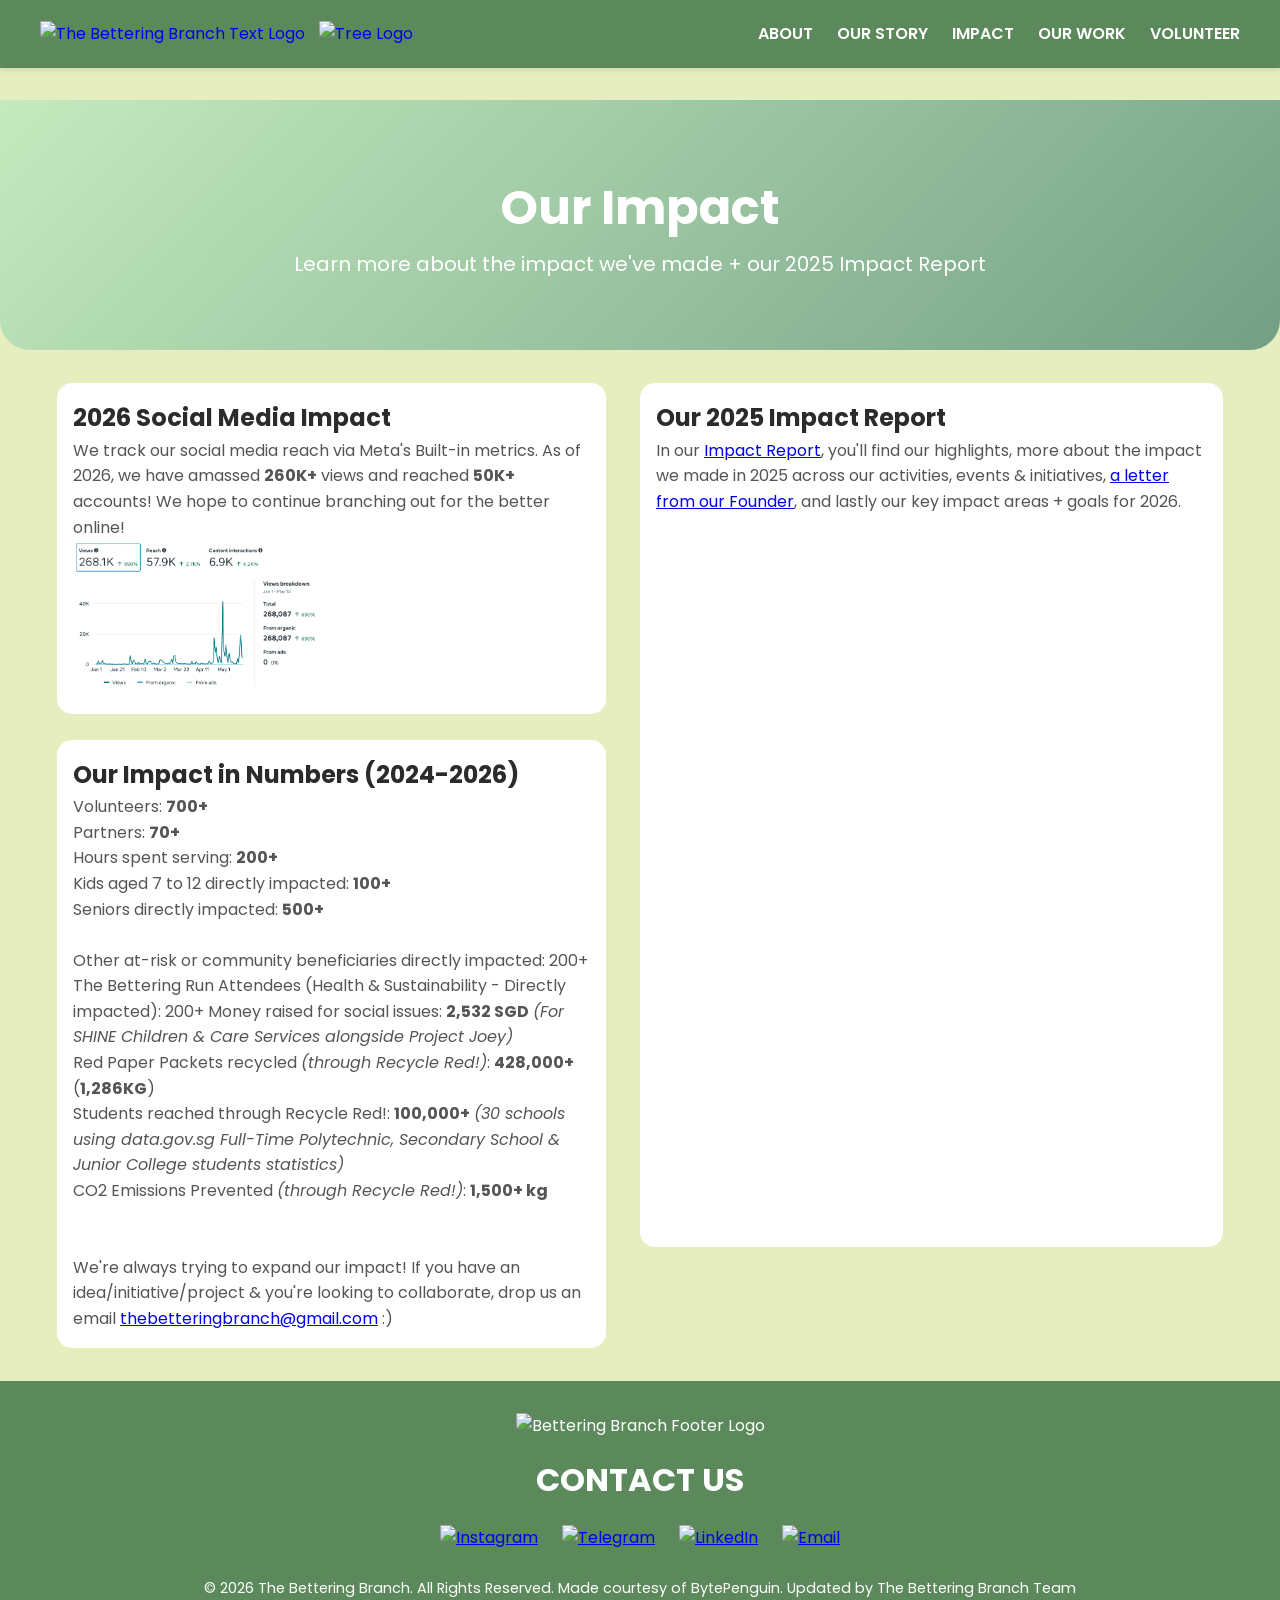
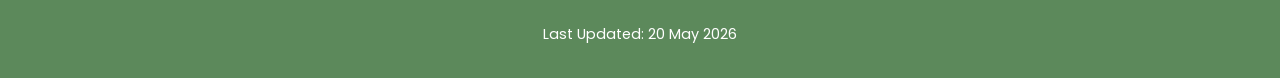
==== commit 41f3ca39: "Update impact.html" ====
--- a/impact.html
+++ b/impact.html
@@ -100,7 +100,8 @@
           Hours spent serving: <b>200+</b><br>
           Kids aged 7 to 12 directly impacted: <b>100+</b><br>
           Seniors directly impacted: <b>500+</b><br>
-            Other at-risk or community beneficiaries directly impacted: 400+
+           <br>  Other at-risk or community beneficiaries directly impacted: 200+
+            <br> The Bettering Run Attendees (Health & Sustainability - Directly impacted): 200+
           Money raised for social issues: <b>2,532 SGD</b> <i>(For SHINE Children & Care Services alongside Project Joey)</i><br>
           Red Paper Packets recycled <i>(through Recycle Red!)</i>: <b>428,000+</b> (<b>1,286KG</b>)<br>
           Students reached through Recycle Red!: <b>100,000+</b> <i>(30 schools using data.gov.sg Full-Time Polytechnic, Secondary School & Junior College students statistics)</i><br>
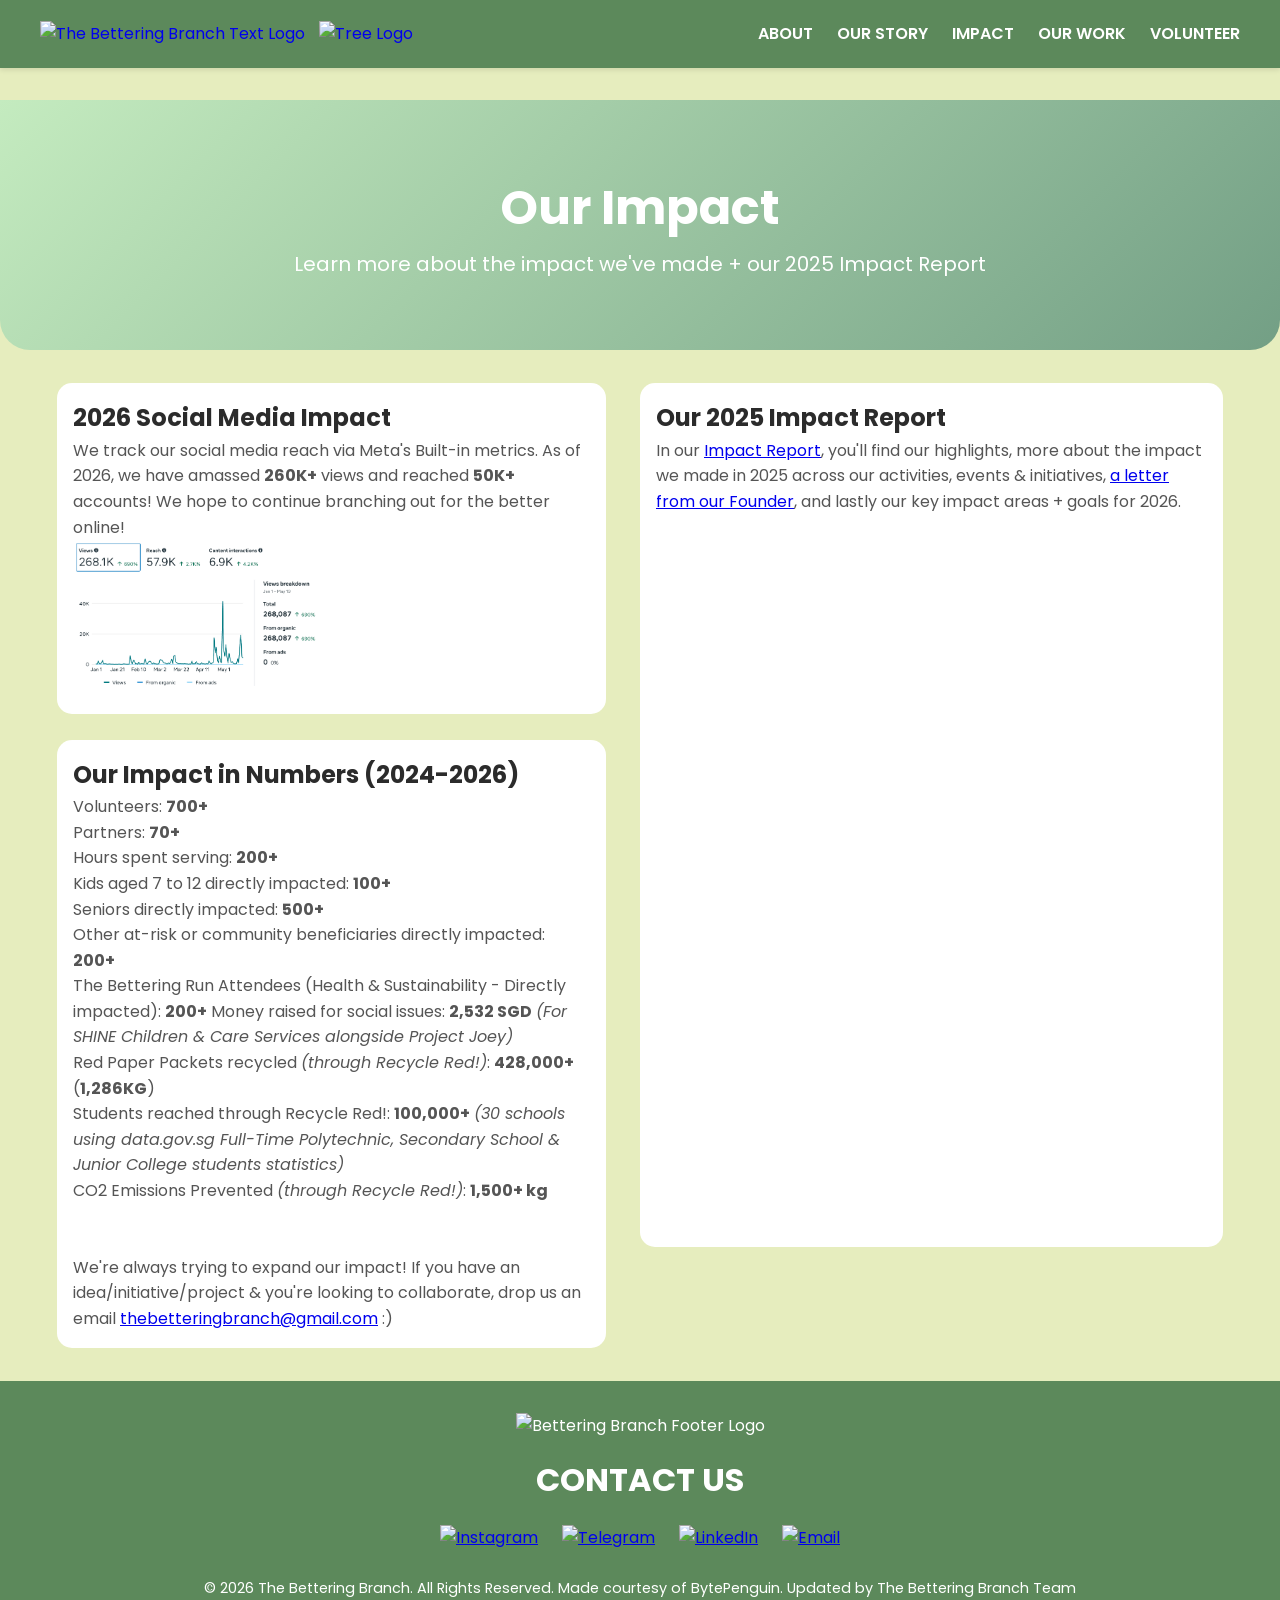
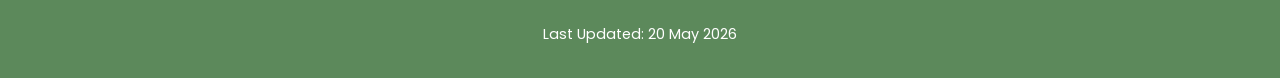
==== commit 3c1d666a: "Update impact.html" ====
--- a/impact.html
+++ b/impact.html
@@ -99,9 +99,9 @@
           Partners: <b>70+</b><br>
           Hours spent serving: <b>200+</b><br>
           Kids aged 7 to 12 directly impacted: <b>100+</b><br>
-          Seniors directly impacted: <b>500+</b><br>
-           <br>  Other at-risk or community beneficiaries directly impacted: 200+
-            <br> The Bettering Run Attendees (Health & Sustainability - Directly impacted): 200+
+          Seniors directly impacted: <b>500+</b>
+           <br>  Other at-risk or community beneficiaries directly impacted: <b>200+</b>
+            <br> The Bettering Run Attendees (Health & Sustainability - Directly impacted):  <b>200+</b>
           Money raised for social issues: <b>2,532 SGD</b> <i>(For SHINE Children & Care Services alongside Project Joey)</i><br>
           Red Paper Packets recycled <i>(through Recycle Red!)</i>: <b>428,000+</b> (<b>1,286KG</b>)<br>
           Students reached through Recycle Red!: <b>100,000+</b> <i>(30 schools using data.gov.sg Full-Time Polytechnic, Secondary School & Junior College students statistics)</i><br>
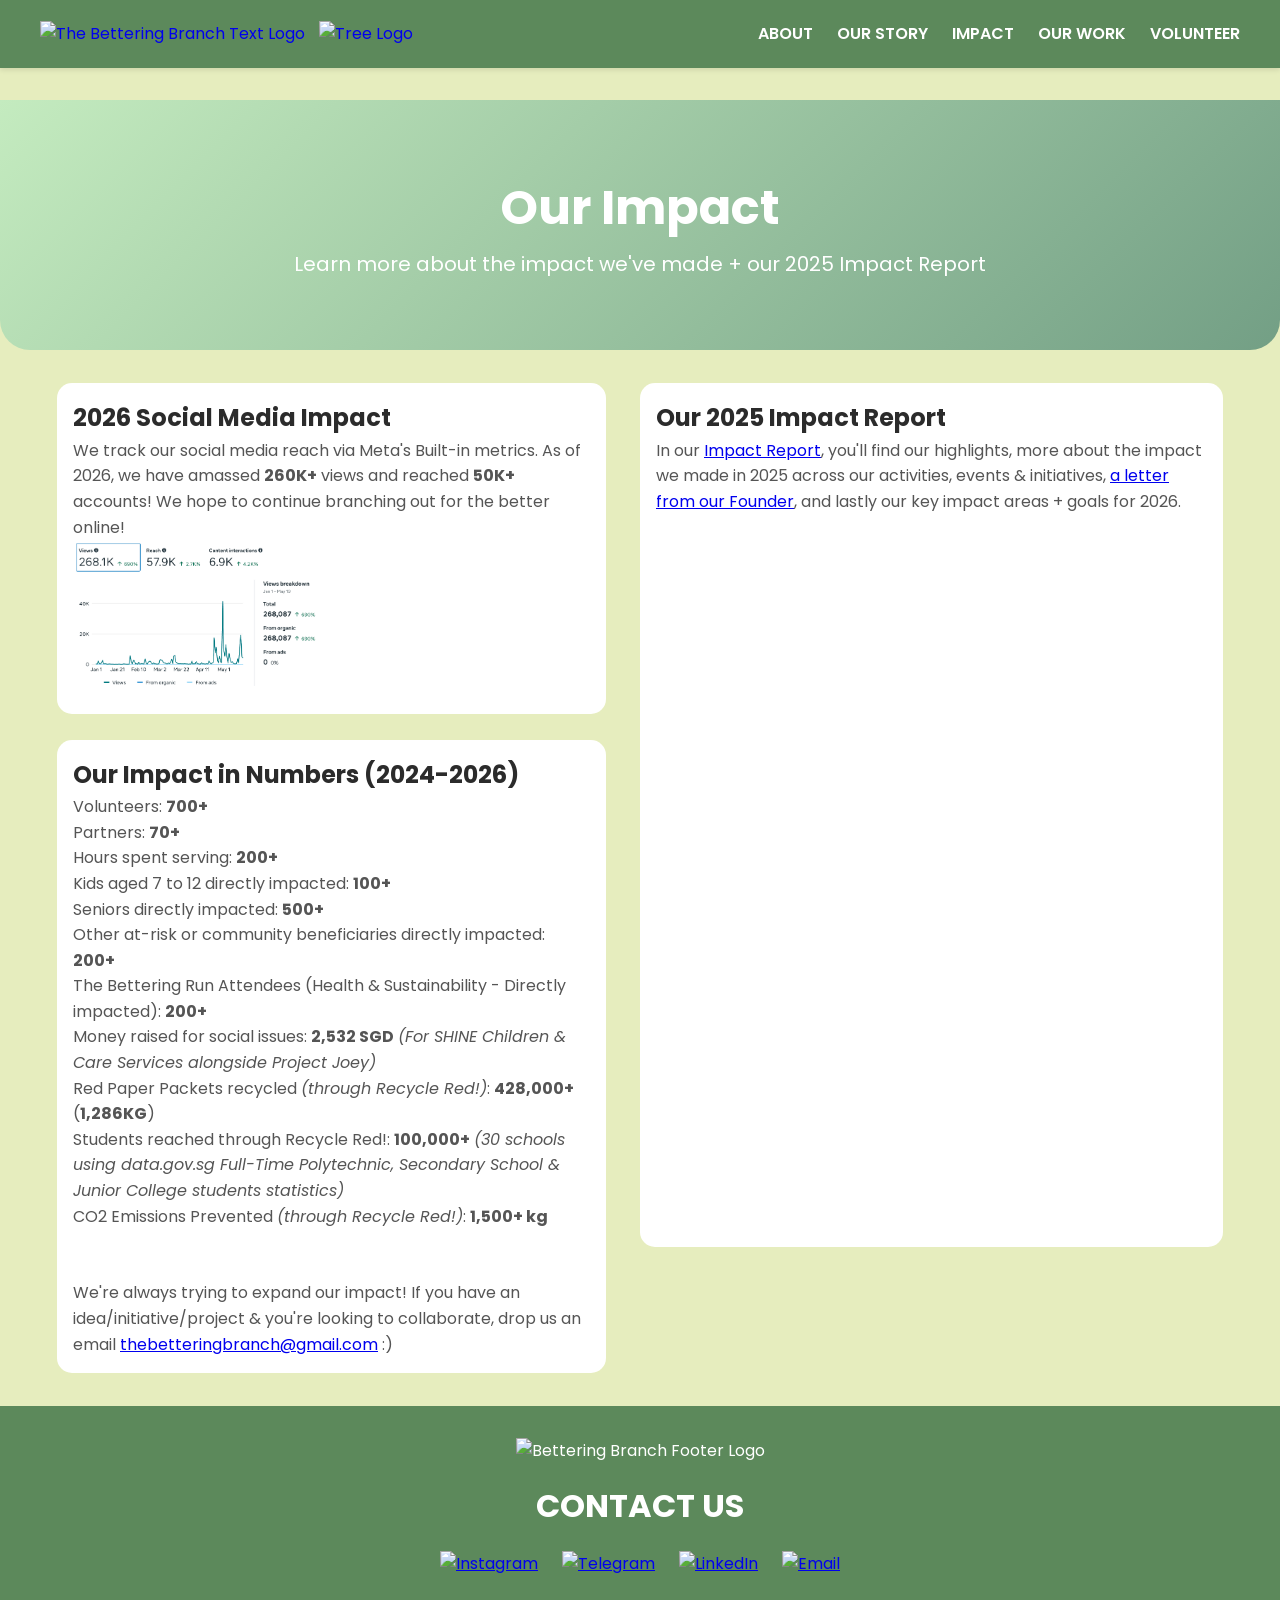
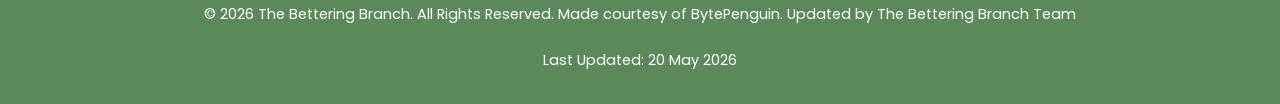
==== commit 3df6a738: "Update impact.html" ====
--- a/impact.html
+++ b/impact.html
@@ -102,7 +102,7 @@
           Seniors directly impacted: <b>500+</b>
            <br>  Other at-risk or community beneficiaries directly impacted: <b>200+</b>
             <br> The Bettering Run Attendees (Health & Sustainability - Directly impacted):  <b>200+</b>
-          Money raised for social issues: <b>2,532 SGD</b> <i>(For SHINE Children & Care Services alongside Project Joey)</i><br>
+       <br>    Money raised for social issues: <b>2,532 SGD</b> <i>(For SHINE Children & Care Services alongside Project Joey)</i><br>
           Red Paper Packets recycled <i>(through Recycle Red!)</i>: <b>428,000+</b> (<b>1,286KG</b>)<br>
           Students reached through Recycle Red!: <b>100,000+</b> <i>(30 schools using data.gov.sg Full-Time Polytechnic, Secondary School & Junior College students statistics)</i><br>
           CO2 Emissions Prevented <i>(through Recycle Red!)</i>: <b>1,500+ kg</b>
